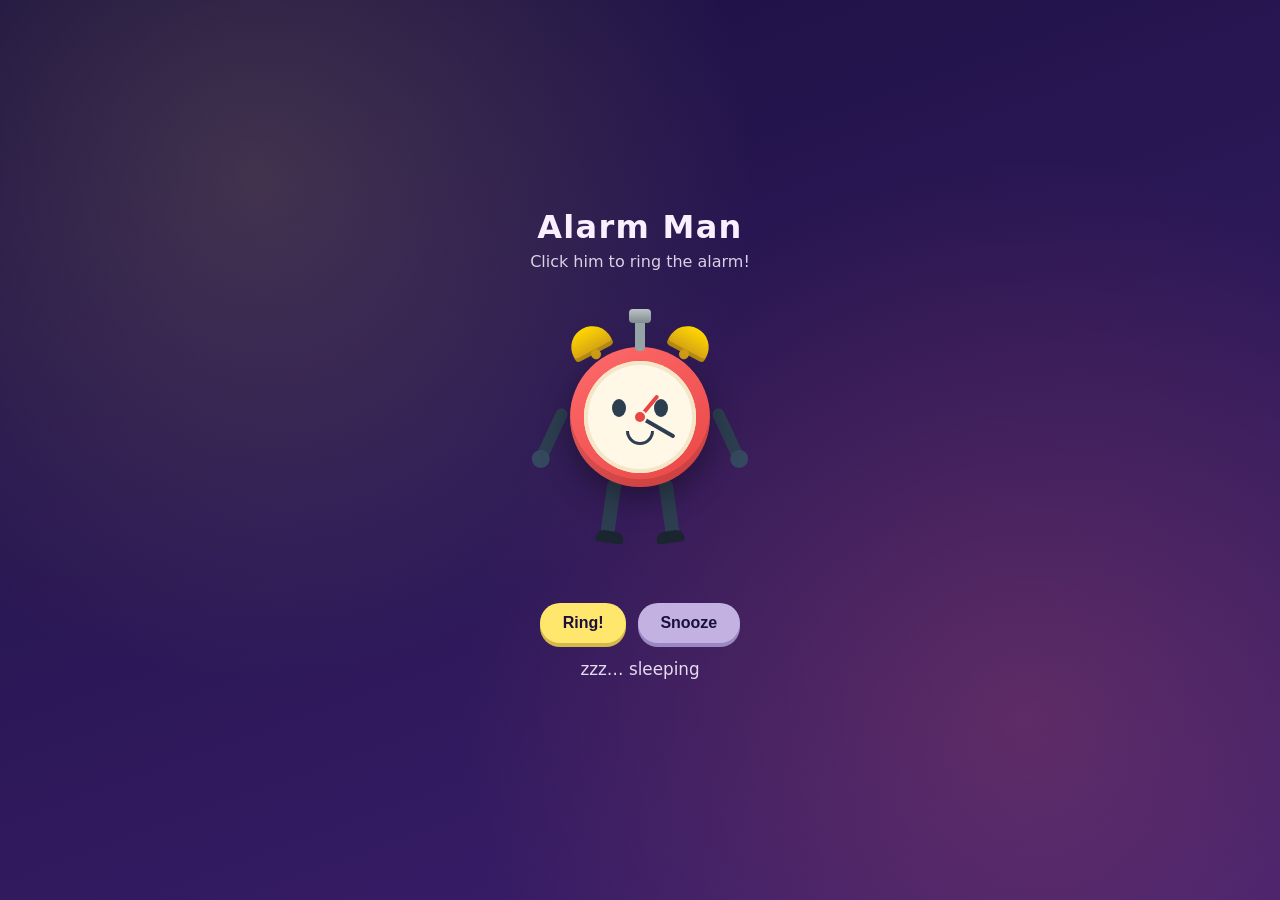
==== index.html @ 12c33927 "Add interactive Alarm Man character Anthropomorphic alarm clock with ring/snooze animations, click-t" ====
<!DOCTYPE html>
<html lang="en">
<head>
  <meta charset="UTF-8" />
  <meta name="viewport" content="width=device-width, initial-scale=1.0" />
  <title>Alarm Man</title>
  <link rel="stylesheet" href="styles.css" />
</head>
<body>
  <main class="stage">
    <header class="header">
      <h1>Alarm Man</h1>
      <p>Click him to ring the alarm!</p>
    </header>

    <button id="alarmMan" class="alarm-man" type="button" aria-label="Ring Alarm Man">
      <!-- Left bell -->
      <span class="bell bell-left" aria-hidden="true"></span>
      <!-- Right bell -->
      <span class="bell bell-right" aria-hidden="true"></span>
      <!-- Hammer -->
      <span class="hammer" aria-hidden="true"></span>

      <!-- Head / clock body -->
      <span class="clock-body" aria-hidden="true">
        <span class="face">
          <span class="eye eye-left"></span>
          <span class="eye eye-right"></span>
          <span class="mouth"></span>
          <span class="hand hour"></span>
          <span class="hand minute"></span>
          <span class="center-dot"></span>
        </span>
      </span>

      <!-- Arms -->
      <span class="arm arm-left" aria-hidden="true">
        <span class="hand-shape"></span>
      </span>
      <span class="arm arm-right" aria-hidden="true">
        <span class="hand-shape"></span>
      </span>

      <!-- Legs -->
      <span class="leg leg-left" aria-hidden="true">
        <span class="foot"></span>
      </span>
      <span class="leg leg-right" aria-hidden="true">
        <span class="foot"></span>
      </span>
    </button>

    <div class="controls">
      <button id="ringBtn" class="btn" type="button">Ring!</button>
      <button id="snoozeBtn" class="btn btn-secondary" type="button">Snooze</button>
    </div>

    <p id="status" class="status" aria-live="polite">zzz… sleeping</p>
  </main>

  <script src="script.js"></script>
</body>
</html>
---- styles.css ----
:root {
  --bg-top: #1a1040;
  --bg-bottom: #3d1f6e;
  --clock: #ff6b6b;
  --clock-dark: #e84545;
  --metal: #ffd700;
  --metal-dark: #d4a017;
  --face: #fff8e7;
  --limb: #2c3e50;
  --accent: #ffe66d;
  --text: #f8f0ff;
}

* {
  box-sizing: border-box;
  margin: 0;
  padding: 0;
}

body {
  min-height: 100vh;
  display: grid;
  place-items: center;
  font-family: "Segoe UI", system-ui, sans-serif;
  color: var(--text);
  background:
    radial-gradient(circle at 20% 20%, rgba(255, 230, 109, 0.15), transparent 40%),
    radial-gradient(circle at 80% 80%, rgba(255, 107, 107, 0.2), transparent 45%),
    linear-gradient(160deg, var(--bg-top), var(--bg-bottom));
}

.stage {
  width: min(92vw, 420px);
  text-align: center;
  padding: 1.5rem 1rem 2rem;
}

.header h1 {
  font-size: 2rem;
  letter-spacing: 0.04em;
  margin-bottom: 0.35rem;
}

.header p {
  opacity: 0.85;
  margin-bottom: 1.75rem;
}

/* ===== Alarm Man figure ===== */
.alarm-man {
  position: relative;
  width: 220px;
  height: 280px;
  margin: 0 auto 1.5rem;
  border: none;
  background: transparent;
  cursor: pointer;
  outline: none;
  -webkit-tap-highlight-color: transparent;
}

.alarm-man:focus-visible .clock-body {
  box-shadow: 0 0 0 4px rgba(255, 230, 109, 0.7), 0 12px 30px rgba(0, 0, 0, 0.35);
}

.clock-body {
  position: absolute;
  top: 48px;
  left: 50%;
  transform: translateX(-50%);
  width: 140px;
  height: 140px;
  border-radius: 50%;
  background: linear-gradient(145deg, var(--clock), var(--clock-dark));
  box-shadow:
    inset 0 -8px 0 rgba(0, 0, 0, 0.12),
    0 12px 30px rgba(0, 0, 0, 0.35);
  z-index: 2;
}

.face {
  position: absolute;
  inset: 14px;
  border-radius: 50%;
  background: var(--face);
  box-shadow: inset 0 0 0 4px #f5e6c8;
}

.eye {
  position: absolute;
  top: 38px;
  width: 14px;
  height: 18px;
  background: #2c3e50;
  border-radius: 50%;
  animation: blink 4s infinite;
}

.eye-left { left: 28px; }
.eye-right { right: 28px; }

.mouth {
  position: absolute;
  bottom: 28px;
  left: 50%;
  width: 28px;
  height: 14px;
  border: 3px solid #2c3e50;
  border-top: none;
  border-radius: 0 0 20px 20px;
  transform: translateX(-50%);
  transition: all 0.2s ease;
}

.hand {
  position: absolute;
  left: 50%;
  bottom: 50%;
  width: 4px;
  background: #e84545;
  transform-origin: bottom center;
  border-radius: 4px;
  z-index: 1;
}

.hand.hour {
  height: 28px;
  transform: translateX(-50%) rotate(40deg);
}

.hand.minute {
  height: 40px;
  background: #2c3e50;
  transform: translateX(-50%) rotate(120deg);
  animation: tick 60s linear infinite;
}

.center-dot {
  position: absolute;
  top: 50%;
  left: 50%;
  width: 10px;
  height: 10px;
  background: #e84545;
  border-radius: 50%;
  transform: translate(-50%, -50%);
  z-index: 2;
  box-shadow: 0 0 0 2px #fff8e7;
}

/* Bells */
.bell {
  position: absolute;
  top: 28px;
  width: 42px;
  height: 28px;
  background: linear-gradient(180deg, #ffd700, var(--metal-dark));
  border-radius: 42px 42px 8px 8px;
  box-shadow: inset 0 -4px 0 rgba(0, 0, 0, 0.15);
  z-index: 1;
}

.bell::after {
  content: "";
  position: absolute;
  bottom: -6px;
  left: 50%;
  width: 10px;
  height: 10px;
  background: var(--metal-dark);
  border-radius: 50%;
  transform: translateX(-50%);
}

.bell-left {
  left: 38px;
  transform: rotate(-28deg);
}

.bell-right {
  right: 38px;
  transform: rotate(28deg);
}

/* Hammer on top */
.hammer {
  position: absolute;
  top: 18px;
  left: 50%;
  width: 10px;
  height: 34px;
  background: #95a5a6;
  border-radius: 4px;
  transform: translateX(-50%) rotate(0deg);
  transform-origin: bottom center;
  z-index: 3;
}

.hammer::before {
  content: "";
  position: absolute;
  top: -8px;
  left: 50%;
  width: 22px;
  height: 14px;
  background: linear-gradient(180deg, #bdc3c7, #7f8c8d);
  border-radius: 4px;
  transform: translateX(-50%);
}

/* Arms */
.arm {
  position: absolute;
  top: 110px;
  width: 12px;
  height: 54px;
  background: var(--limb);
  border-radius: 8px;
  z-index: 1;
  transform-origin: top center;
}

.arm-left {
  left: 28px;
  transform: rotate(25deg);
}

.arm-right {
  right: 28px;
  transform: rotate(-25deg);
}

.hand-shape {
  position: absolute;
  bottom: -10px;
  left: 50%;
  width: 18px;
  height: 18px;
  background: #34495e;
  border-radius: 50%;
  transform: translateX(-50%);
}

/* Legs */
.leg {
  position: absolute;
  top: 180px;
  width: 14px;
  height: 58px;
  background: var(--limb);
  border-radius: 8px;
  z-index: 1;
  transform-origin: top center;
}

.leg-left {
  left: 78px;
  transform: rotate(8deg);
}

.leg-right {
  right: 78px;
  transform: rotate(-8deg);
}

.foot {
  position: absolute;
  bottom: -6px;
  left: 50%;
  width: 28px;
  height: 12px;
  background: #1a252f;
  border-radius: 10px 10px 4px 4px;
  transform: translateX(-40%);
}

.leg-right .foot {
  transform: translateX(-60%);
}

/* ===== Animations ===== */
@keyframes blink {
  0%, 92%, 100% { height: 18px; }
  95%, 97% { height: 2px; margin-top: 8px; }
}

@keyframes tick {
  from { transform: translateX(-50%) rotate(120deg); }
  to { transform: translateX(-50%) rotate(480deg); }
}

@keyframes ring-shake {
  0%, 100% { transform: translateX(-50%) rotate(0deg); }
  20% { transform: translateX(-50%) rotate(-8deg) translateY(-4px); }
  40% { transform: translateX(-50%) rotate(8deg) translateY(2px); }
  60% { transform: translateX(-50%) rotate(-6deg) translateY(-2px); }
  80% { transform: translateX(-50%) rotate(6deg); }
}

@keyframes hammer-hit {
  0%, 100% { transform: translateX(-50%) rotate(0deg); }
  50% { transform: translateX(-50%) rotate(-35deg); }
}

@keyframes bell-vibrate-left {
  0%, 100% { transform: rotate(-28deg); }
  50% { transform: rotate(-40deg) translateY(-2px); }
}

@keyframes bell-vibrate-right {
  0%, 100% { transform: rotate(28deg); }
  50% { transform: rotate(40deg) translateY(-2px); }
}

@keyframes arm-wave-left {
  0%, 100% { transform: rotate(25deg); }
  50% { transform: rotate(-40deg); }
}

@keyframes arm-wave-right {
  0%, 100% { transform: rotate(-25deg); }
  50% { transform: rotate(40deg); }
}

@keyframes jump {
  0%, 100% { transform: translateY(0); }
  50% { transform: translateY(-12px); }
}

@keyframes wake-mouth {
  0%, 100% { width: 36px; height: 28px; border-radius: 50%; border: 3px solid #2c3e50; background: #2c3e50; bottom: 22px; }
}

.alarm-man.ringing {
  animation: jump 0.25s ease-in-out infinite;
}

.alarm-man.ringing .clock-body {
  animation: ring-shake 0.18s ease-in-out infinite;
}

.alarm-man.ringing .hammer {
  animation: hammer-hit 0.15s ease-in-out infinite;
}

.alarm-man.ringing .bell-left {
  animation: bell-vibrate-left 0.12s ease-in-out infinite;
}

.alarm-man.ringing .bell-right {
  animation: bell-vibrate-right 0.12s ease-in-out infinite;
}

.alarm-man.ringing .arm-left {
  animation: arm-wave-left 0.3s ease-in-out infinite;
}

.alarm-man.ringing .arm-right {
  animation: arm-wave-right 0.3s ease-in-out infinite;
}

.alarm-man.ringing .mouth {
  width: 36px;
  height: 28px;
  border-radius: 50%;
  border: 3px solid #2c3e50;
  background: #2c3e50;
  bottom: 22px;
}

.alarm-man.ringing .eye {
  height: 22px;
  border-radius: 40% 40% 45% 45%;
  animation: none;
}

/* Controls */
.controls {
  display: flex;
  gap: 0.75rem;
  justify-content: center;
  margin-bottom: 1rem;
}

.btn {
  appearance: none;
  border: none;
  border-radius: 999px;
  padding: 0.7rem 1.4rem;
  font-size: 1rem;
  font-weight: 700;
  cursor: pointer;
  color: #1a1040;
  background: var(--accent);
  box-shadow: 0 4px 0 #d4b84a;
  transition: transform 0.1s ease, box-shadow 0.1s ease;
}

.btn:active {
  transform: translateY(3px);
  box-shadow: 0 1px 0 #d4b84a;
}

.btn-secondary {
  background: #c3b1e1;
  box-shadow: 0 4px 0 #9b87c4;
}

.btn-secondary:active {
  box-shadow: 0 1px 0 #9b87c4;
}

.status {
  font-size: 1.05rem;
  opacity: 0.9;
  min-height: 1.5em;
}

.status.loud {
  color: var(--accent);
  font-weight: 700;
  animation: pulse-text 0.4s ease-in-out infinite alternate;
}

@keyframes pulse-text {
  from { letter-spacing: 0; }
  to { letter-spacing: 0.12em; }
}
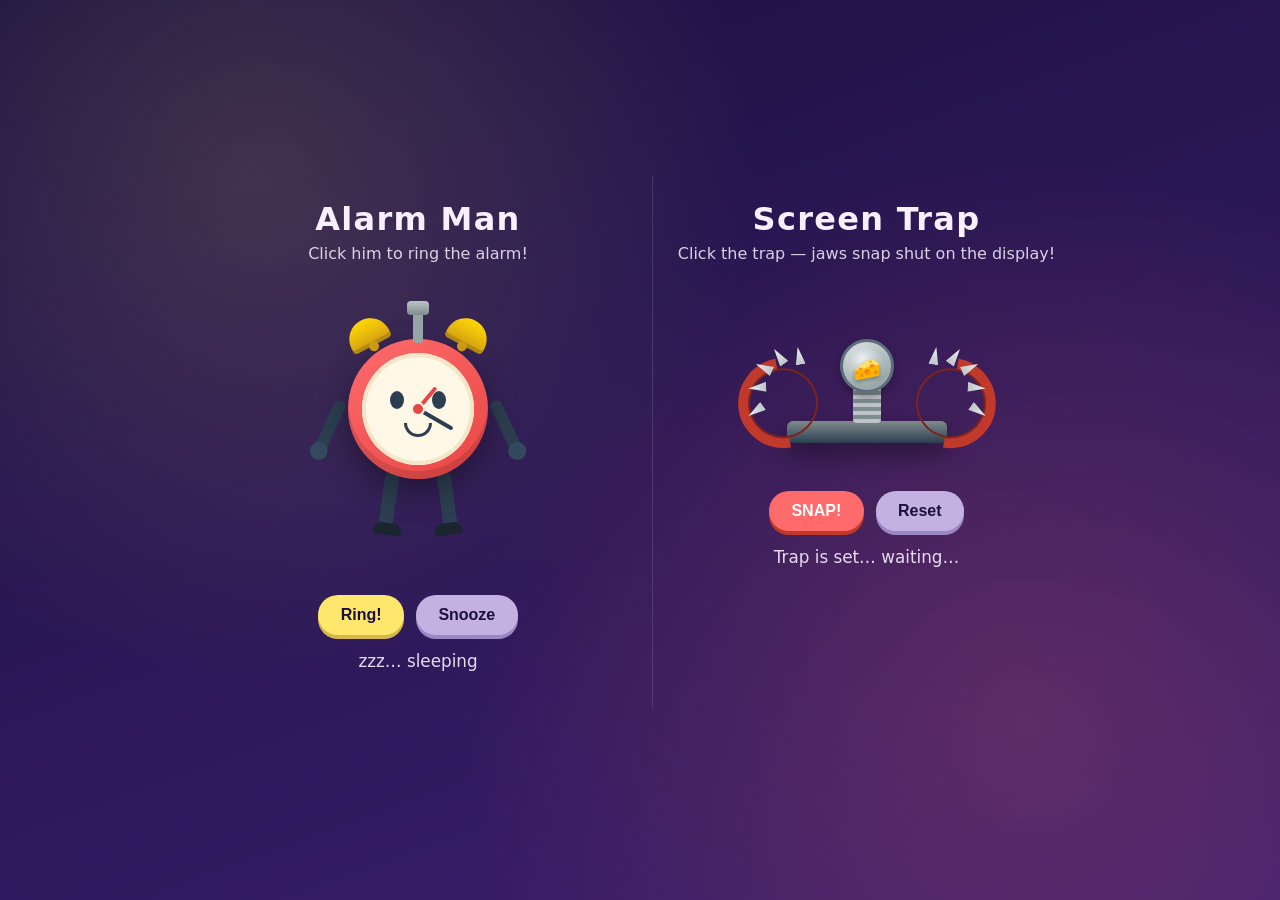
==== commit d34a7dde: "Add screen trap that snaps jaws over the display Interactive bear trap beside Alarm Man; SNAP closes" ====
--- a/index.html
+++ b/index.html
@@ -3,59 +3,104 @@
 <head>
   <meta charset="UTF-8" />
   <meta name="viewport" content="width=device-width, initial-scale=1.0" />
-  <title>Alarm Man</title>
+  <title>Alarm Man & Screen Trap</title>
   <link rel="stylesheet" href="styles.css" />
 </head>
 <body>
-  <main class="stage">
-    <header class="header">
-      <h1>Alarm Man</h1>
-      <p>Click him to ring the alarm!</p>
-    </header>
+  <!-- Full-screen trap jaws overlay -->
+  <div id="screenTrap" class="screen-trap" aria-hidden="true">
+    <div class="trap-jaw trap-jaw-top">
+      <span class="tooth"></span><span class="tooth"></span><span class="tooth"></span>
+      <span class="tooth"></span><span class="tooth"></span><span class="tooth"></span>
+      <span class="tooth"></span><span class="tooth"></span><span class="tooth"></span>
+      <span class="tooth"></span><span class="tooth"></span>
+    </div>
+    <div class="trap-jaw trap-jaw-bottom">
+      <span class="tooth"></span><span class="tooth"></span><span class="tooth"></span>
+      <span class="tooth"></span><span class="tooth"></span><span class="tooth"></span>
+      <span class="tooth"></span><span class="tooth"></span><span class="tooth"></span>
+      <span class="tooth"></span><span class="tooth"></span>
+    </div>
+    <div class="trap-flash"></div>
+    <p class="trap-gotcha">GOTCHA!</p>
+  </div>
 
-    <button id="alarmMan" class="alarm-man" type="button" aria-label="Ring Alarm Man">
-      <!-- Left bell -->
-      <span class="bell bell-left" aria-hidden="true"></span>
-      <!-- Right bell -->
-      <span class="bell bell-right" aria-hidden="true"></span>
-      <!-- Hammer -->
-      <span class="hammer" aria-hidden="true"></span>
+  <main class="page">
+    <section class="stage">
+      <header class="header">
+        <h1>Alarm Man</h1>
+        <p>Click him to ring the alarm!</p>
+      </header>
 
-      <!-- Head / clock body -->
-      <span class="clock-body" aria-hidden="true">
-        <span class="face">
-          <span class="eye eye-left"></span>
-          <span class="eye eye-right"></span>
-          <span class="mouth"></span>
-          <span class="hand hour"></span>
-          <span class="hand minute"></span>
-          <span class="center-dot"></span>
+      <button id="alarmMan" class="alarm-man" type="button" aria-label="Ring Alarm Man">
+        <span class="bell bell-left" aria-hidden="true"></span>
+        <span class="bell bell-right" aria-hidden="true"></span>
+        <span class="hammer" aria-hidden="true"></span>
+
+        <span class="clock-body" aria-hidden="true">
+          <span class="face">
+            <span class="eye eye-left"></span>
+            <span class="eye eye-right"></span>
+            <span class="mouth"></span>
+            <span class="hand hour"></span>
+            <span class="hand minute"></span>
+            <span class="center-dot"></span>
+          </span>
         </span>
-      </span>
 
-      <!-- Arms -->
-      <span class="arm arm-left" aria-hidden="true">
-        <span class="hand-shape"></span>
-      </span>
-      <span class="arm arm-right" aria-hidden="true">
-        <span class="hand-shape"></span>
-      </span>
+        <span class="arm arm-left" aria-hidden="true">
+          <span class="hand-shape"></span>
+        </span>
+        <span class="arm arm-right" aria-hidden="true">
+          <span class="hand-shape"></span>
+        </span>
 
-      <!-- Legs -->
-      <span class="leg leg-left" aria-hidden="true">
-        <span class="foot"></span>
-      </span>
-      <span class="leg leg-right" aria-hidden="true">
-        <span class="foot"></span>
-      </span>
-    </button>
+        <span class="leg leg-left" aria-hidden="true">
+          <span class="foot"></span>
+        </span>
+        <span class="leg leg-right" aria-hidden="true">
+          <span class="foot"></span>
+        </span>
+      </button>
 
-    <div class="controls">
-      <button id="ringBtn" class="btn" type="button">Ring!</button>
-      <button id="snoozeBtn" class="btn btn-secondary" type="button">Snooze</button>
-    </div>
+      <div class="controls">
+        <button id="ringBtn" class="btn" type="button">Ring!</button>
+        <button id="snoozeBtn" class="btn btn-secondary" type="button">Snooze</button>
+      </div>
 
-    <p id="status" class="status" aria-live="polite">zzz… sleeping</p>
+      <p id="status" class="status" aria-live="polite">zzz… sleeping</p>
+    </section>
+
+    <section class="stage trap-stage">
+      <header class="header">
+        <h1>Screen Trap</h1>
+        <p>Click the trap — jaws snap shut on the display!</p>
+      </header>
+
+      <button id="bearTrap" class="bear-trap" type="button" aria-label="Spring the trap">
+        <span class="bt-base" aria-hidden="true"></span>
+        <span class="bt-spring" aria-hidden="true"></span>
+        <span class="bt-plate" aria-hidden="true"></span>
+        <span class="bt-jaw bt-jaw-left" aria-hidden="true">
+          <span class="bt-tooth"></span><span class="bt-tooth"></span>
+          <span class="bt-tooth"></span><span class="bt-tooth"></span>
+          <span class="bt-tooth"></span>
+        </span>
+        <span class="bt-jaw bt-jaw-right" aria-hidden="true">
+          <span class="bt-tooth"></span><span class="bt-tooth"></span>
+          <span class="bt-tooth"></span><span class="bt-tooth"></span>
+          <span class="bt-tooth"></span>
+        </span>
+        <span class="bt-bait" aria-hidden="true">🧀</span>
+      </button>
+
+      <div class="controls">
+        <button id="snapBtn" class="btn btn-danger" type="button">SNAP!</button>
+        <button id="resetTrapBtn" class="btn btn-secondary" type="button">Reset</button>
+      </div>
+
+      <p id="trapStatus" class="status" aria-live="polite">Trap is set… waiting…</p>
+    </section>
   </main>
 
   <script src="script.js"></script>
--- a/styles.css
+++ b/styles.css
@@ -27,12 +27,34 @@
     radial-gradient(circle at 20% 20%, rgba(255, 230, 109, 0.15), transparent 40%),
     radial-gradient(circle at 80% 80%, rgba(255, 107, 107, 0.2), transparent 45%),
     linear-gradient(160deg, var(--bg-top), var(--bg-bottom));
+  overflow-x: hidden;
+}
+
+.page {
+  width: min(96vw, 920px);
+  display: flex;
+  flex-wrap: wrap;
+  justify-content: center;
+  gap: 1.5rem;
+  padding: 1rem 0 2rem;
 }
 
 .stage {
   width: min(92vw, 420px);
   text-align: center;
   padding: 1.5rem 1rem 2rem;
+}
+
+.trap-stage {
+  border-top: 1px solid rgba(255, 255, 255, 0.12);
+}
+
+@media (min-width: 860px) {
+  .trap-stage {
+    border-top: none;
+    border-left: 1px solid rgba(255, 255, 255, 0.12);
+    padding-left: 1.5rem;
+  }
 }
 
 .header h1 {
@@ -426,3 +448,300 @@
   from { letter-spacing: 0; }
   to { letter-spacing: 0.12em; }
 }
+
+.btn-danger {
+  background: #ff6b6b;
+  color: #fff;
+  box-shadow: 0 4px 0 #c0392b;
+}
+
+.btn-danger:active {
+  box-shadow: 0 1px 0 #c0392b;
+}
+
+.status.caught {
+  color: #ff6b6b;
+  font-weight: 800;
+  animation: pulse-text 0.35s ease-in-out infinite alternate;
+}
+
+/* ===== Bear trap figure ===== */
+.bear-trap {
+  position: relative;
+  width: 220px;
+  height: 180px;
+  margin: 0 auto 1.25rem;
+  border: none;
+  background: transparent;
+  cursor: pointer;
+  outline: none;
+  -webkit-tap-highlight-color: transparent;
+}
+
+.bear-trap:focus-visible .bt-base {
+  box-shadow: 0 0 0 4px rgba(255, 107, 107, 0.55), 0 10px 24px rgba(0, 0, 0, 0.4);
+}
+
+.bt-base {
+  position: absolute;
+  bottom: 28px;
+  left: 50%;
+  width: 160px;
+  height: 22px;
+  transform: translateX(-50%);
+  background: linear-gradient(180deg, #7f8c8d, #2c3e50);
+  border-radius: 6px;
+  box-shadow: 0 10px 24px rgba(0, 0, 0, 0.4);
+}
+
+.bt-spring {
+  position: absolute;
+  bottom: 48px;
+  left: 50%;
+  width: 28px;
+  height: 36px;
+  transform: translateX(-50%);
+  background:
+    repeating-linear-gradient(
+      180deg,
+      #bdc3c7 0 4px,
+      #7f8c8d 4px 8px
+    );
+  border-radius: 4px;
+  z-index: 1;
+}
+
+.bt-plate {
+  position: absolute;
+  bottom: 78px;
+  left: 50%;
+  width: 54px;
+  height: 54px;
+  transform: translateX(-50%);
+  background: radial-gradient(circle at 40% 35%, #ecf0f1, #95a5a6 70%, #7f8c8d);
+  border-radius: 50%;
+  border: 3px solid #5d6d7e;
+  z-index: 2;
+  box-shadow: inset 0 2px 6px rgba(255, 255, 255, 0.35), 0 4px 10px rgba(0, 0, 0, 0.3);
+}
+
+.bt-bait {
+  position: absolute;
+  bottom: 88px;
+  left: 50%;
+  transform: translateX(-50%);
+  font-size: 1.4rem;
+  z-index: 3;
+  filter: drop-shadow(0 2px 2px rgba(0, 0, 0, 0.35));
+  transition: transform 0.15s ease, opacity 0.15s ease;
+}
+
+.bt-jaw {
+  position: absolute;
+  bottom: 42px;
+  width: 90px;
+  height: 90px;
+  border: 10px solid #c0392b;
+  border-bottom-color: transparent;
+  border-radius: 50%;
+  z-index: 4;
+  transform-origin: bottom center;
+  box-shadow: 0 0 0 2px #7b241c inset;
+}
+
+.bt-jaw-left {
+  left: 18px;
+  border-right-color: transparent;
+  transform: rotate(-55deg);
+}
+
+.bt-jaw-right {
+  right: 18px;
+  border-left-color: transparent;
+  transform: rotate(55deg);
+}
+
+.bt-tooth {
+  position: absolute;
+  width: 10px;
+  height: 18px;
+  background: linear-gradient(180deg, #ecf0f1, #bdc3c7);
+  clip-path: polygon(50% 0, 100% 100%, 0 100%);
+}
+
+.bt-jaw-left .bt-tooth:nth-child(1) { top: 8px; left: 8px; transform: rotate(-70deg); }
+.bt-jaw-left .bt-tooth:nth-child(2) { top: -4px; left: 28px; transform: rotate(-40deg); }
+.bt-jaw-left .bt-tooth:nth-child(3) { top: -10px; left: 48px; transform: rotate(-10deg); }
+.bt-jaw-left .bt-tooth:nth-child(4) { top: -4px; left: 66px; transform: rotate(20deg); }
+.bt-jaw-left .bt-tooth:nth-child(5) { top: 12px; left: 78px; transform: rotate(45deg); }
+
+.bt-jaw-right .bt-tooth:nth-child(1) { top: 8px; right: 8px; transform: rotate(70deg); }
+.bt-jaw-right .bt-tooth:nth-child(2) { top: -4px; right: 28px; transform: rotate(40deg); }
+.bt-jaw-right .bt-tooth:nth-child(3) { top: -10px; right: 48px; transform: rotate(10deg); }
+.bt-jaw-right .bt-tooth:nth-child(4) { top: -4px; right: 66px; transform: rotate(-20deg); }
+.bt-jaw-right .bt-tooth:nth-child(5) { top: 12px; right: 78px; transform: rotate(-45deg); }
+
+.bear-trap.set .bt-jaw-left {
+  animation: jaw-wiggle-left 1.4s ease-in-out infinite;
+}
+
+.bear-trap.set .bt-jaw-right {
+  animation: jaw-wiggle-right 1.4s ease-in-out infinite;
+}
+
+.bear-trap.set .bt-bait {
+  animation: bait-bounce 0.9s ease-in-out infinite;
+}
+
+.bear-trap.snapped .bt-jaw-left {
+  transform: rotate(-8deg);
+  transition: transform 0.12s cubic-bezier(0.2, 1.4, 0.3, 1);
+  animation: none;
+}
+
+.bear-trap.snapped .bt-jaw-right {
+  transform: rotate(8deg);
+  transition: transform 0.12s cubic-bezier(0.2, 1.4, 0.3, 1);
+  animation: none;
+}
+
+.bear-trap.snapped .bt-bait {
+  opacity: 0;
+  transform: translateX(-50%) scale(0.4);
+  animation: none;
+}
+
+.bear-trap.snapped .bt-plate {
+  background: radial-gradient(circle at 40% 35%, #e74c3c, #922b21 75%);
+  border-color: #641e16;
+}
+
+@keyframes jaw-wiggle-left {
+  0%, 100% { transform: rotate(-55deg); }
+  50% { transform: rotate(-50deg); }
+}
+
+@keyframes jaw-wiggle-right {
+  0%, 100% { transform: rotate(55deg); }
+  50% { transform: rotate(50deg); }
+}
+
+@keyframes bait-bounce {
+  0%, 100% { transform: translateX(-50%) translateY(0); }
+  50% { transform: translateX(-50%) translateY(-5px); }
+}
+
+/* ===== Full-screen trap overlay ===== */
+.screen-trap {
+  pointer-events: none;
+  position: fixed;
+  inset: 0;
+  z-index: 9999;
+  overflow: hidden;
+  opacity: 0;
+  visibility: hidden;
+}
+
+.screen-trap.active {
+  opacity: 1;
+  visibility: visible;
+  pointer-events: auto;
+}
+
+.trap-jaw {
+  position: absolute;
+  left: 0;
+  right: 0;
+  height: 48vh;
+  background: linear-gradient(180deg, #1c1c1c, #3d3d3d 40%, #2c2c2c);
+  display: flex;
+  justify-content: space-evenly;
+  align-items: flex-end;
+  padding: 0 2vw 0;
+  box-shadow: 0 0 40px rgba(0, 0, 0, 0.8);
+  transition: transform 0.35s cubic-bezier(0.15, 1.4, 0.35, 1);
+}
+
+.trap-jaw-top {
+  top: 0;
+  transform: translateY(-105%);
+  align-items: flex-end;
+  border-bottom: 6px solid #c0392b;
+}
+
+.trap-jaw-bottom {
+  bottom: 0;
+  transform: translateY(105%);
+  align-items: flex-start;
+  border-top: 6px solid #c0392b;
+  background: linear-gradient(0deg, #1c1c1c, #3d3d3d 40%, #2c2c2c);
+}
+
+.screen-trap.active .trap-jaw-top {
+  transform: translateY(0);
+}
+
+.screen-trap.active .trap-jaw-bottom {
+  transform: translateY(0);
+}
+
+.trap-jaw .tooth {
+  width: clamp(18px, 5vw, 42px);
+  height: clamp(36px, 10vh, 90px);
+  background: linear-gradient(180deg, #f5f6fa, #b2bec3 70%, #636e72);
+  clip-path: polygon(50% 100%, 0 0, 100% 0);
+  flex-shrink: 0;
+  box-shadow: 0 2px 6px rgba(0, 0, 0, 0.45);
+}
+
+.trap-jaw-bottom .tooth {
+  clip-path: polygon(50% 0, 0 100%, 100% 100%);
+}
+
+.trap-flash {
+  position: absolute;
+  inset: 0;
+  background: radial-gradient(circle, rgba(255, 80, 80, 0.55), transparent 55%);
+  opacity: 0;
+}
+
+.screen-trap.active .trap-flash {
+  animation: trap-flash 0.5s ease-out 0.2s;
+}
+
+.trap-gotcha {
+  position: absolute;
+  top: 50%;
+  left: 50%;
+  transform: translate(-50%, -50%) scale(0.4);
+  font-size: clamp(2.5rem, 10vw, 5rem);
+  font-weight: 900;
+  letter-spacing: 0.08em;
+  color: #ffe66d;
+  text-shadow:
+    0 0 20px rgba(255, 60, 60, 0.9),
+    0 4px 0 #c0392b,
+    0 8px 24px rgba(0, 0, 0, 0.7);
+  opacity: 0;
+  z-index: 2;
+}
+
+.screen-trap.active .trap-gotcha {
+  animation: gotcha-pop 0.55s cubic-bezier(0.2, 1.5, 0.4, 1) 0.28s forwards;
+}
+
+@keyframes trap-flash {
+  0% { opacity: 0.9; }
+  100% { opacity: 0; }
+}
+
+@keyframes gotcha-pop {
+  0% { opacity: 0; transform: translate(-50%, -50%) scale(0.3); }
+  60% { opacity: 1; transform: translate(-50%, -50%) scale(1.12); }
+  100% { opacity: 1; transform: translate(-50%, -50%) scale(1); }
+}
+
+.screen-trap.closing .trap-jaw-top,
+.screen-trap.closing .trap-jaw-bottom {
+  transition-duration: 0.18s;
+}
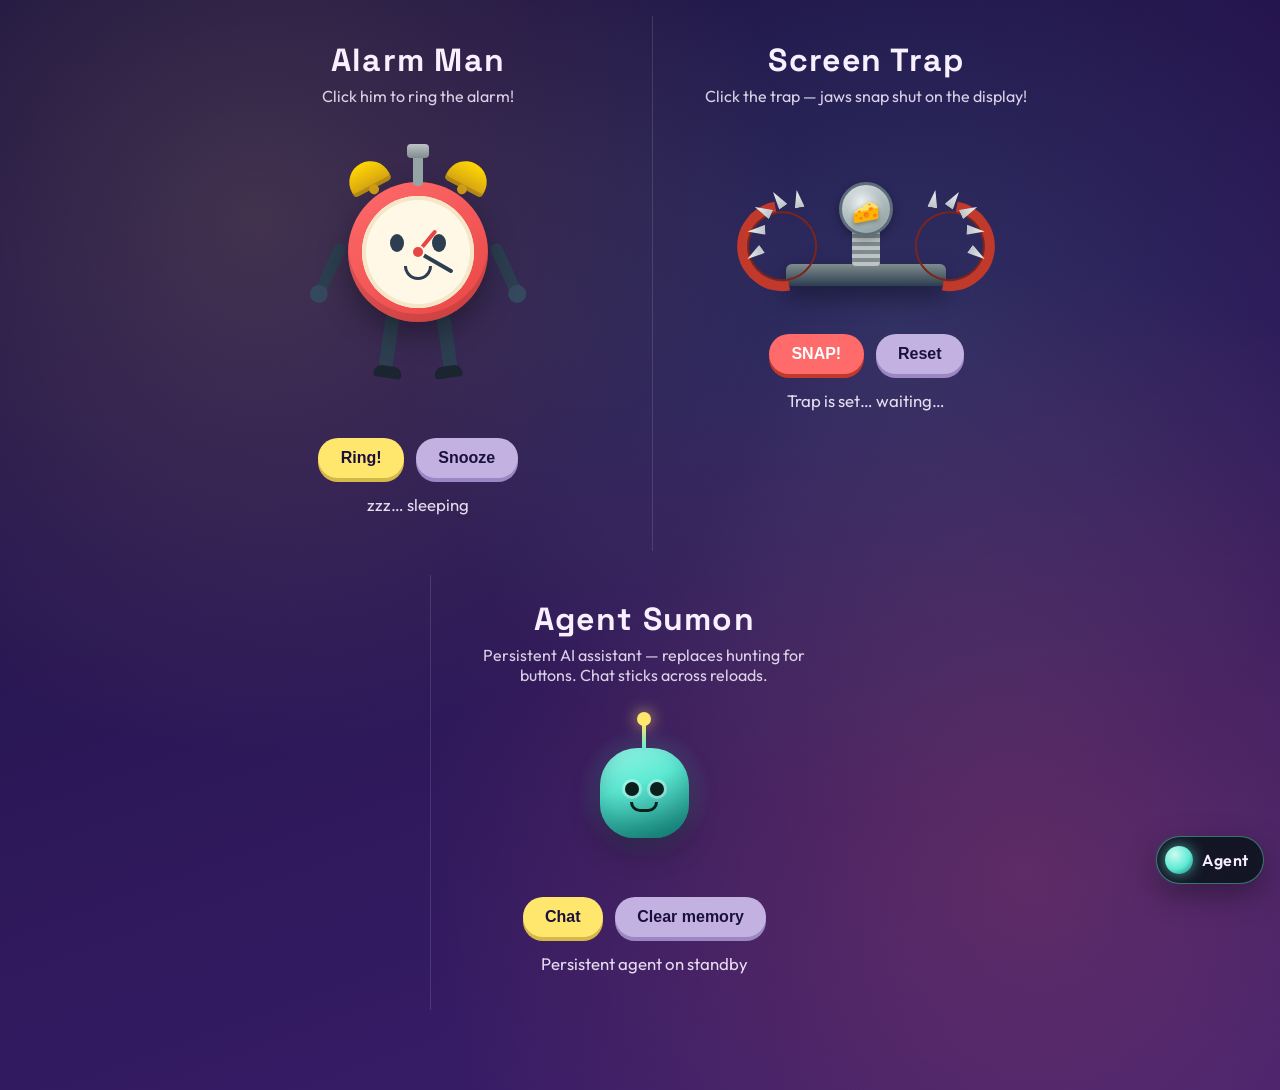
==== commit e08ad2ce: "Add Agent Sumon as persistent on-page AI assistant Introduce a chat agent that stays available acros" ====
--- a/index.html
+++ b/index.html
@@ -3,7 +3,10 @@
 <head>
   <meta charset="UTF-8" />
   <meta name="viewport" content="width=device-width, initial-scale=1.0" />
-  <title>Alarm Man & Screen Trap</title>
+  <title>Sumon — Alarm Man, Screen Trap & Agent</title>
+  <link rel="preconnect" href="https://fonts.googleapis.com" />
+  <link rel="preconnect" href="https://fonts.gstatic.com" crossorigin />
+  <link href="https://fonts.googleapis.com/css2?family=Outfit:wght@400;600;800&family=Space+Grotesk:wght@500;700&display=swap" rel="stylesheet" />
   <link rel="stylesheet" href="styles.css" />
 </head>
 <body>
@@ -101,8 +104,55 @@
 
       <p id="trapStatus" class="status" aria-live="polite">Trap is set… waiting…</p>
     </section>
+
+    <section class="stage agent-stage">
+      <header class="header">
+        <h1>Agent Sumon</h1>
+        <p>Persistent AI assistant — replaces hunting for buttons. Chat sticks across reloads.</p>
+      </header>
+
+      <button id="agentFigure" class="agent-figure" type="button" aria-label="Open Agent Sumon">
+        <span class="agent-aura" aria-hidden="true"></span>
+        <span class="agent-core" aria-hidden="true">
+          <span class="agent-eye agent-eye-left"></span>
+          <span class="agent-eye agent-eye-right"></span>
+          <span class="agent-mouth"></span>
+        </span>
+        <span class="agent-antenna" aria-hidden="true"></span>
+      </button>
+
+      <div class="controls">
+        <button id="openAgentBtn" class="btn" type="button">Chat</button>
+        <button id="clearAgentMemoryBtn" class="btn btn-secondary" type="button">Clear memory</button>
+      </div>
+
+      <p id="agentStatus" class="status" aria-live="polite">Persistent agent on standby</p>
+    </section>
   </main>
 
+  <!-- Persistent floating chat (always available) -->
+  <button id="agentLauncher" class="agent-launcher" type="button" aria-label="Open persistent assistant" aria-expanded="false" aria-controls="agentPanel">
+    <span class="launcher-orb" aria-hidden="true"></span>
+    <span class="launcher-label">Agent</span>
+  </button>
+
+  <aside id="agentPanel" class="agent-panel" aria-hidden="true" aria-label="Agent Sumon chat">
+    <header class="agent-panel-header">
+      <div>
+        <p class="agent-panel-kicker">Persistent assistant</p>
+        <h2>Agent Sumon</h2>
+      </div>
+      <button id="agentClose" class="agent-close" type="button" aria-label="Close chat">×</button>
+    </header>
+    <div id="agentMessages" class="agent-messages" role="log" aria-live="polite"></div>
+    <form id="agentForm" class="agent-form">
+      <label class="visually-hidden" for="agentInput">Message Agent Sumon</label>
+      <input id="agentInput" type="text" autocomplete="off" placeholder="Try: ring the alarm" maxlength="240" />
+      <button type="submit" class="btn">Send</button>
+    </form>
+  </aside>
+
   <script src="script.js"></script>
+  <script src="agent.js"></script>
 </body>
 </html>
--- a/styles.css
+++ b/styles.css
@@ -9,6 +9,9 @@
   --limb: #2c3e50;
   --accent: #ffe66d;
   --text: #f8f0ff;
+  --agent: #5eead4;
+  --agent-deep: #0f766e;
+  --panel: rgba(18, 12, 36, 0.94);
 }
 
 * {
@@ -21,22 +24,40 @@
   min-height: 100vh;
   display: grid;
   place-items: center;
-  font-family: "Segoe UI", system-ui, sans-serif;
+  font-family: "Outfit", "Segoe UI", system-ui, sans-serif;
   color: var(--text);
   background:
     radial-gradient(circle at 20% 20%, rgba(255, 230, 109, 0.15), transparent 40%),
     radial-gradient(circle at 80% 80%, rgba(255, 107, 107, 0.2), transparent 45%),
+    radial-gradient(circle at 70% 30%, rgba(94, 234, 212, 0.12), transparent 42%),
     linear-gradient(160deg, var(--bg-top), var(--bg-bottom));
   overflow-x: hidden;
 }
 
+.header h1,
+.agent-panel-header h2 {
+  font-family: "Space Grotesk", "Outfit", sans-serif;
+}
+
+.visually-hidden {
+  position: absolute;
+  width: 1px;
+  height: 1px;
+  padding: 0;
+  margin: -1px;
+  overflow: hidden;
+  clip: rect(0, 0, 0, 0);
+  white-space: nowrap;
+  border: 0;
+}
+
 .page {
-  width: min(96vw, 920px);
+  width: min(96vw, 1280px);
   display: flex;
   flex-wrap: wrap;
   justify-content: center;
   gap: 1.5rem;
-  padding: 1rem 0 2rem;
+  padding: 1rem 0 5rem;
 }
 
 .stage {
@@ -640,19 +661,38 @@
   overflow: hidden;
   opacity: 0;
   visibility: hidden;
+  background: transparent;
 }
 
 .screen-trap.active {
   opacity: 1;
   visibility: visible;
   pointer-events: auto;
-}
-
-.trap-jaw {
+  background: rgba(10, 6, 20, 0.72);
+}
+
+.screen-trap::before {
+  content: "";
   position: absolute;
   left: 0;
   right: 0;
-  height: 48vh;
+  top: 42%;
+  height: 16%;
+  background: linear-gradient(180deg, #2a2a2a, #1a1a1a 50%, #2a2a2a);
+  opacity: 0;
+  z-index: 1;
+}
+
+.screen-trap.active::before {
+  opacity: 1;
+  animation: center-bar-in 0.25s ease-out 0.15s both;
+}
+
+.trap-jaw {
+  position: absolute;
+  left: 0;
+  right: 0;
+  height: 52vh;
   background: linear-gradient(180deg, #1c1c1c, #3d3d3d 40%, #2c2c2c);
   display: flex;
   justify-content: space-evenly;
@@ -741,7 +781,310 @@
   100% { opacity: 1; transform: translate(-50%, -50%) scale(1); }
 }
 
+@keyframes center-bar-in {
+  from { opacity: 0; transform: scaleY(0.3); }
+  to { opacity: 1; transform: scaleY(1); }
+}
+
 .screen-trap.closing .trap-jaw-top,
 .screen-trap.closing .trap-jaw-bottom {
   transition-duration: 0.18s;
 }
+
+/* ===== Persistent Agent Sumon ===== */
+.agent-stage {
+  border-top: 1px solid rgba(255, 255, 255, 0.12);
+}
+
+@media (min-width: 860px) {
+  .agent-stage {
+    border-top: none;
+    border-left: 1px solid rgba(255, 255, 255, 0.12);
+    padding-left: 1.5rem;
+  }
+}
+
+.agent-figure {
+  position: relative;
+  width: 160px;
+  height: 160px;
+  margin: 0 auto 1.5rem;
+  border: none;
+  background: transparent;
+  cursor: pointer;
+  outline: none;
+}
+
+.agent-aura {
+  position: absolute;
+  inset: 8%;
+  border-radius: 50%;
+  background: radial-gradient(circle, rgba(94, 234, 212, 0.35), transparent 70%);
+  animation: agent-breathe 3.2s ease-in-out infinite;
+}
+
+.agent-core {
+  position: absolute;
+  inset: 22%;
+  border-radius: 42% 42% 38% 38%;
+  background: linear-gradient(160deg, #99f6e4, var(--agent) 40%, var(--agent-deep));
+  box-shadow:
+    inset 0 -12px 24px rgba(15, 118, 110, 0.45),
+    0 12px 28px rgba(0, 0, 0, 0.35);
+  display: grid;
+  place-items: center;
+}
+
+.agent-eye {
+  position: absolute;
+  top: 38%;
+  width: 14px;
+  height: 14px;
+  border-radius: 50%;
+  background: #0b1f1c;
+  box-shadow: 0 0 0 3px rgba(255, 255, 255, 0.35);
+}
+
+.agent-eye-left { left: 28%; }
+.agent-eye-right { right: 28%; }
+
+.agent-mouth {
+  position: absolute;
+  bottom: 28%;
+  width: 28px;
+  height: 10px;
+  border-radius: 0 0 14px 14px;
+  border: 3px solid #0b1f1c;
+  border-top: none;
+}
+
+.agent-antenna {
+  position: absolute;
+  top: 6%;
+  left: 50%;
+  width: 4px;
+  height: 28px;
+  margin-left: -2px;
+  background: linear-gradient(180deg, var(--accent), var(--agent));
+  border-radius: 4px;
+}
+
+.agent-antenna::after {
+  content: "";
+  position: absolute;
+  top: -10px;
+  left: 50%;
+  width: 14px;
+  height: 14px;
+  margin-left: -7px;
+  border-radius: 50%;
+  background: var(--accent);
+  box-shadow: 0 0 16px rgba(255, 230, 109, 0.8);
+  animation: antenna-blink 1.6s ease-in-out infinite;
+}
+
+.agent-figure.listening .agent-aura {
+  animation-duration: 1.4s;
+}
+
+.agent-figure.thinking .agent-core {
+  animation: agent-think 0.55s ease-in-out infinite alternate;
+}
+
+.agent-figure.thinking .agent-mouth {
+  width: 16px;
+  height: 16px;
+  border-radius: 50%;
+  border: 3px solid #0b1f1c;
+  bottom: 26%;
+}
+
+@keyframes agent-breathe {
+  0%, 100% { transform: scale(1); opacity: 0.85; }
+  50% { transform: scale(1.08); opacity: 1; }
+}
+
+@keyframes antenna-blink {
+  0%, 100% { opacity: 1; transform: scale(1); }
+  50% { opacity: 0.55; transform: scale(0.85); }
+}
+
+@keyframes agent-think {
+  from { transform: translateY(0); }
+  to { transform: translateY(-4px); }
+}
+
+.agent-launcher {
+  position: fixed;
+  right: max(1rem, env(safe-area-inset-right));
+  bottom: max(1rem, env(safe-area-inset-bottom));
+  z-index: 40;
+  display: flex;
+  align-items: center;
+  gap: 0.55rem;
+  padding: 0.55rem 0.9rem 0.55rem 0.55rem;
+  border: 1px solid rgba(94, 234, 212, 0.45);
+  border-radius: 999px;
+  background: rgba(12, 20, 28, 0.88);
+  color: var(--text);
+  cursor: pointer;
+  font: inherit;
+  font-weight: 600;
+  letter-spacing: 0.03em;
+  box-shadow: 0 10px 30px rgba(0, 0, 0, 0.35);
+  transition: transform 0.2s ease, opacity 0.2s ease;
+}
+
+.agent-launcher:hover {
+  transform: translateY(-2px);
+}
+
+.agent-launcher.hidden {
+  opacity: 0;
+  pointer-events: none;
+  transform: translateY(12px);
+}
+
+.launcher-orb {
+  width: 28px;
+  height: 28px;
+  border-radius: 50%;
+  background: radial-gradient(circle at 35% 30%, #ccfbf1, var(--agent) 55%, var(--agent-deep));
+  box-shadow: 0 0 14px rgba(94, 234, 212, 0.65);
+  animation: antenna-blink 2s ease-in-out infinite;
+}
+
+.agent-panel {
+  position: fixed;
+  right: max(1rem, env(safe-area-inset-right));
+  bottom: max(1rem, env(safe-area-inset-bottom));
+  z-index: 45;
+  width: min(92vw, 360px);
+  height: min(70vh, 520px);
+  display: flex;
+  flex-direction: column;
+  background: var(--panel);
+  border: 1px solid rgba(94, 234, 212, 0.35);
+  border-radius: 18px;
+  box-shadow: 0 24px 60px rgba(0, 0, 0, 0.5);
+  transform: translateY(18px) scale(0.96);
+  opacity: 0;
+  pointer-events: none;
+  transition: transform 0.25s ease, opacity 0.25s ease;
+  overflow: hidden;
+  backdrop-filter: blur(10px);
+}
+
+.agent-panel.open {
+  transform: translateY(0) scale(1);
+  opacity: 1;
+  pointer-events: auto;
+}
+
+.agent-panel-header {
+  display: flex;
+  align-items: flex-start;
+  justify-content: space-between;
+  gap: 0.75rem;
+  padding: 1rem 1rem 0.75rem;
+  border-bottom: 1px solid rgba(255, 255, 255, 0.08);
+}
+
+.agent-panel-kicker {
+  font-size: 0.72rem;
+  letter-spacing: 0.12em;
+  text-transform: uppercase;
+  color: var(--agent);
+  opacity: 0.9;
+  margin-bottom: 0.2rem;
+}
+
+.agent-panel-header h2 {
+  font-size: 1.15rem;
+  font-weight: 700;
+}
+
+.agent-close {
+  width: 36px;
+  height: 36px;
+  border: none;
+  border-radius: 10px;
+  background: rgba(255, 255, 255, 0.08);
+  color: var(--text);
+  font-size: 1.4rem;
+  line-height: 1;
+  cursor: pointer;
+}
+
+.agent-messages {
+  flex: 1;
+  overflow-y: auto;
+  padding: 0.9rem 1rem;
+  display: flex;
+  flex-direction: column;
+  gap: 0.65rem;
+}
+
+.agent-bubble {
+  max-width: 92%;
+  padding: 0.65rem 0.8rem;
+  border-radius: 14px;
+  white-space: pre-wrap;
+  line-height: 1.4;
+  font-size: 0.92rem;
+  animation: bubble-in 0.28s ease;
+}
+
+.agent-bubble.agent {
+  align-self: flex-start;
+  background: rgba(94, 234, 212, 0.12);
+  border: 1px solid rgba(94, 234, 212, 0.28);
+}
+
+.agent-bubble.user {
+  align-self: flex-end;
+  background: rgba(255, 230, 109, 0.14);
+  border: 1px solid rgba(255, 230, 109, 0.3);
+}
+
+@keyframes bubble-in {
+  from { opacity: 0; transform: translateY(8px); }
+  to { opacity: 1; transform: translateY(0); }
+}
+
+.agent-form {
+  display: flex;
+  gap: 0.5rem;
+  padding: 0.75rem;
+  border-top: 1px solid rgba(255, 255, 255, 0.08);
+}
+
+.agent-form input {
+  flex: 1;
+  min-width: 0;
+  border: 1px solid rgba(255, 255, 255, 0.14);
+  border-radius: 10px;
+  background: rgba(255, 255, 255, 0.06);
+  color: var(--text);
+  padding: 0.65rem 0.75rem;
+  font: inherit;
+}
+
+.agent-form input:focus {
+  outline: 2px solid rgba(94, 234, 212, 0.55);
+  outline-offset: 1px;
+}
+
+.agent-form .btn {
+  flex-shrink: 0;
+}
+
+@media (max-width: 520px) {
+  .agent-panel {
+    right: 0.5rem;
+    left: 0.5rem;
+    width: auto;
+    bottom: 0.5rem;
+    height: min(78vh, 560px);
+  }
+}
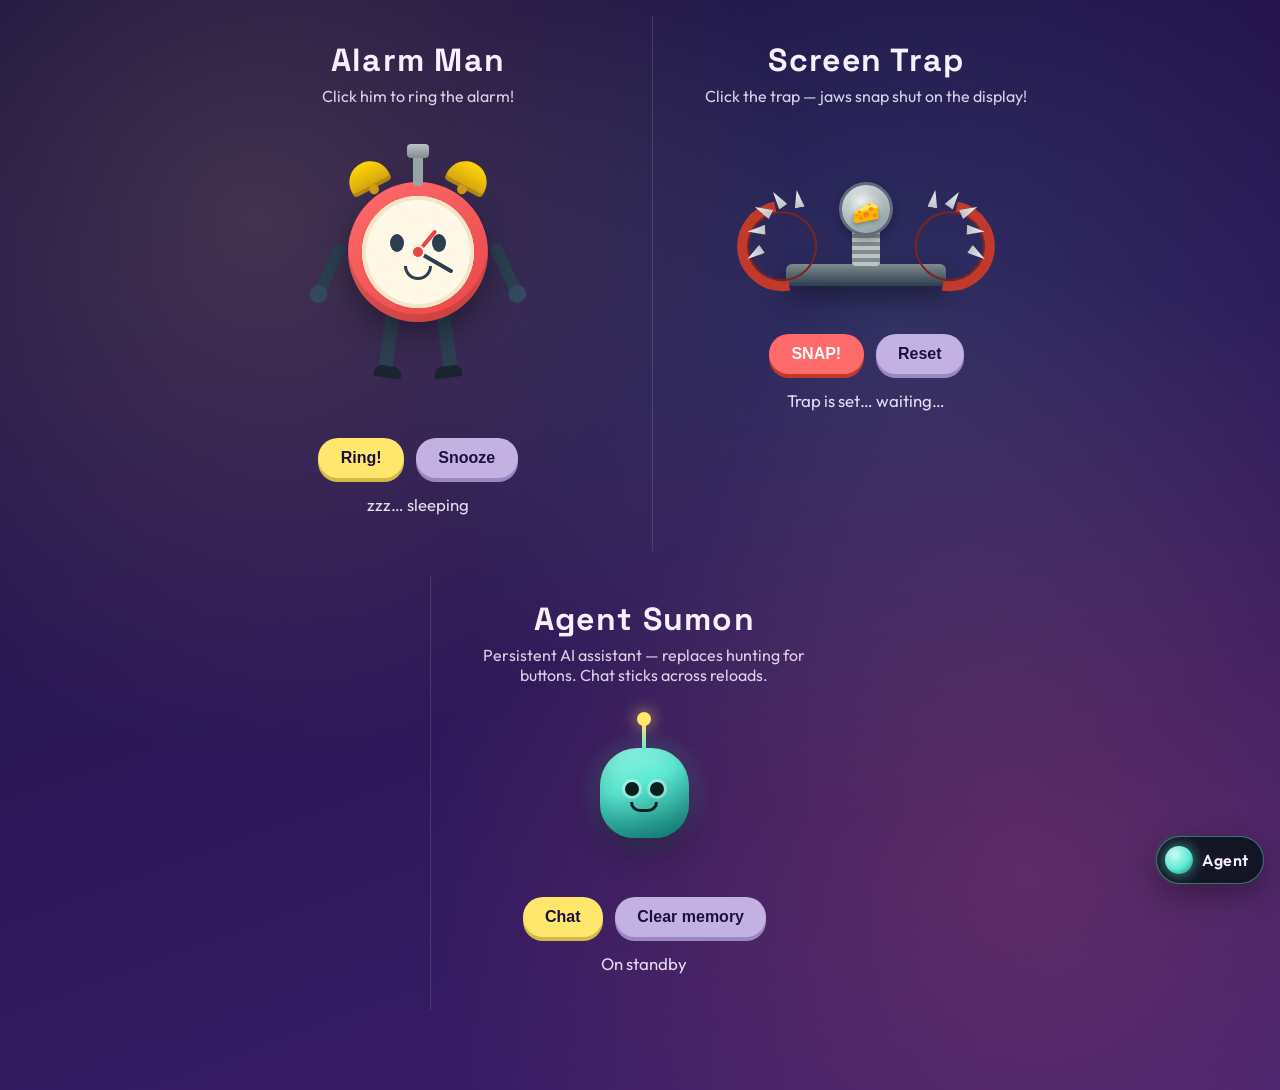
==== commit 7adaa1b5: "Tighten Agent Sumon replies and add quick action chips Shorter answers and one-tap Ring/Snap/Reset/S" ====
--- a/index.html
+++ b/index.html
@@ -145,9 +145,16 @@
       <button id="agentClose" class="agent-close" type="button" aria-label="Close chat">×</button>
     </header>
     <div id="agentMessages" class="agent-messages" role="log" aria-live="polite"></div>
+    <div class="agent-chips" role="group" aria-label="Quick actions">
+      <button type="button" class="agent-chip" data-prompt="ring">Ring</button>
+      <button type="button" class="agent-chip" data-prompt="snap">Snap</button>
+      <button type="button" class="agent-chip" data-prompt="reset">Reset</button>
+      <button type="button" class="agent-chip" data-prompt="status">Status</button>
+      <button type="button" class="agent-chip" data-prompt="help">Help</button>
+    </div>
     <form id="agentForm" class="agent-form">
       <label class="visually-hidden" for="agentInput">Message Agent Sumon</label>
-      <input id="agentInput" type="text" autocomplete="off" placeholder="Try: ring the alarm" maxlength="240" />
+      <input id="agentInput" type="text" autocomplete="off" placeholder="Try: ring" maxlength="240" />
       <button type="submit" class="btn">Send</button>
     </form>
   </aside>
--- a/styles.css
+++ b/styles.css
@@ -1052,6 +1052,29 @@
   to { opacity: 1; transform: translateY(0); }
 }
 
+.agent-chips {
+  display: flex;
+  flex-wrap: wrap;
+  gap: 0.4rem;
+  padding: 0 0.75rem 0.55rem;
+}
+
+.agent-chip {
+  border: 1px solid rgba(94, 234, 212, 0.35);
+  background: rgba(94, 234, 212, 0.1);
+  color: var(--text);
+  font: inherit;
+  font-size: 0.82rem;
+  font-weight: 600;
+  padding: 0.35rem 0.7rem;
+  border-radius: 999px;
+  cursor: pointer;
+}
+
+.agent-chip:hover {
+  background: rgba(94, 234, 212, 0.22);
+}
+
 .agent-form {
   display: flex;
   gap: 0.5rem;
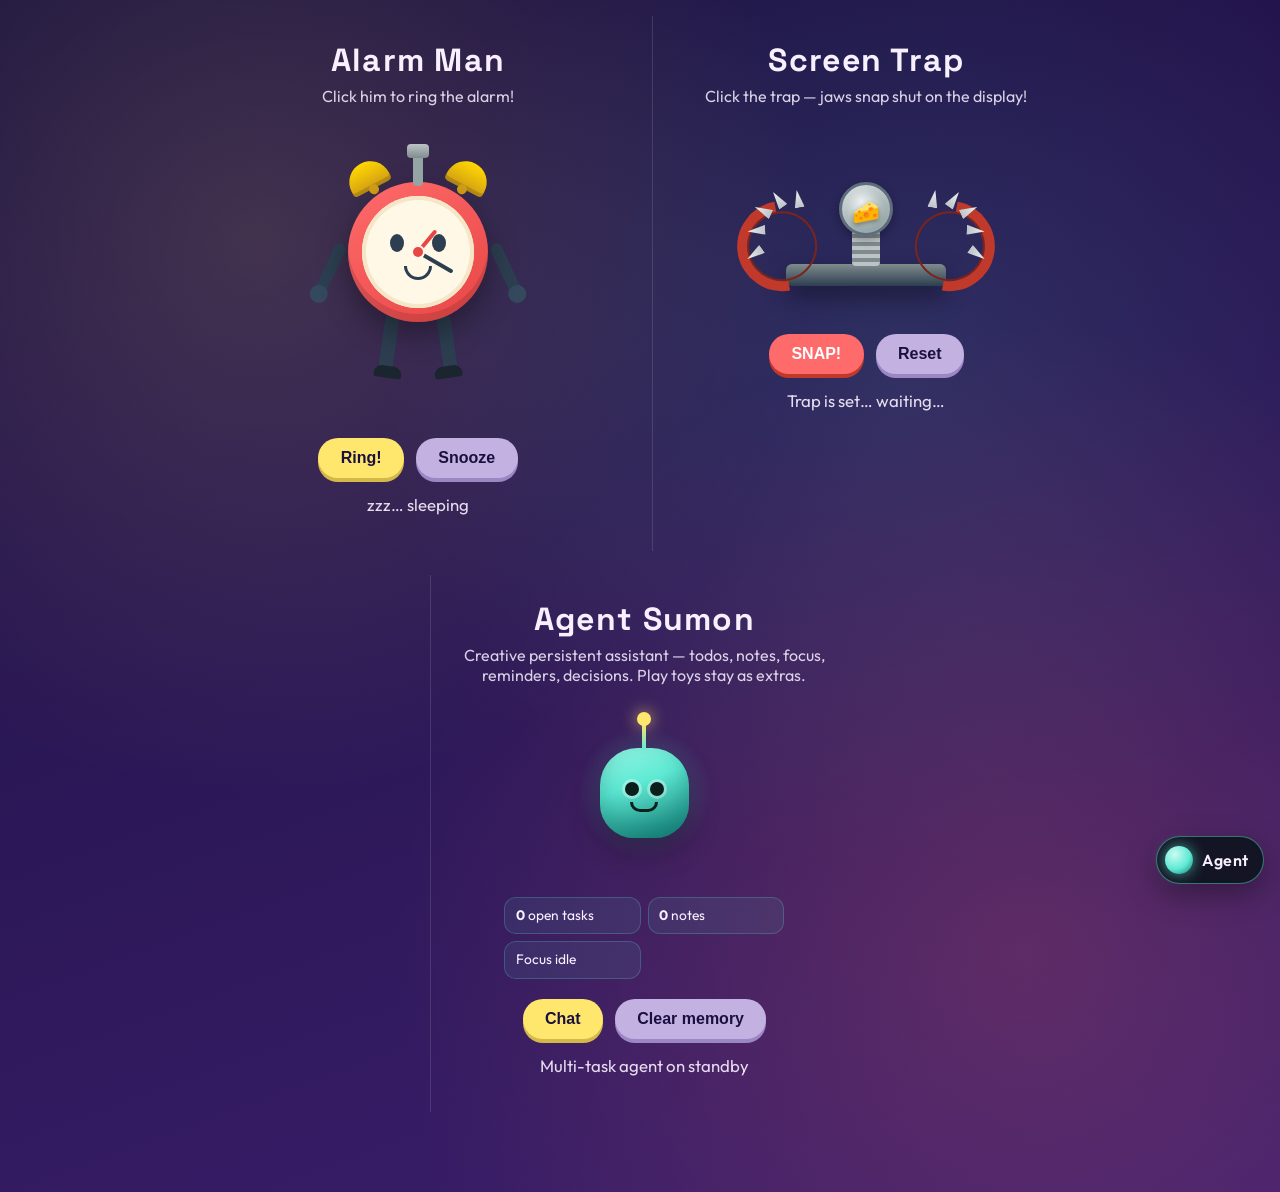
==== commit ef8f1ae7: "Expand Agent Sumon into a multi-task creative assistant Add persistent todos, notes, reminders, focu" ====
--- a/index.html
+++ b/index.html
@@ -3,7 +3,7 @@
 <head>
   <meta charset="UTF-8" />
   <meta name="viewport" content="width=device-width, initial-scale=1.0" />
-  <title>Sumon — Alarm Man, Screen Trap & Agent</title>
+  <title>Sumon — Creative Persistent Agent</title>
   <link rel="preconnect" href="https://fonts.googleapis.com" />
   <link rel="preconnect" href="https://fonts.gstatic.com" crossorigin />
   <link href="https://fonts.googleapis.com/css2?family=Outfit:wght@400;600;800&family=Space+Grotesk:wght@500;700&display=swap" rel="stylesheet" />
@@ -108,7 +108,7 @@
     <section class="stage agent-stage">
       <header class="header">
         <h1>Agent Sumon</h1>
-        <p>Persistent AI assistant — replaces hunting for buttons. Chat sticks across reloads.</p>
+        <p>Creative persistent assistant — todos, notes, focus, reminders, decisions. Play toys stay as extras.</p>
       </header>
 
       <button id="agentFigure" class="agent-figure" type="button" aria-label="Open Agent Sumon">
@@ -121,14 +121,18 @@
         <span class="agent-antenna" aria-hidden="true"></span>
       </button>
 
+      <ul id="missionBoard" class="mission-board" aria-live="polite"></ul>
+
       <div class="controls">
         <button id="openAgentBtn" class="btn" type="button">Chat</button>
         <button id="clearAgentMemoryBtn" class="btn btn-secondary" type="button">Clear memory</button>
       </div>
 
-      <p id="agentStatus" class="status" aria-live="polite">Persistent agent on standby</p>
+      <p id="agentStatus" class="status" aria-live="polite">Multi-task agent on standby</p>
     </section>
   </main>
+
+  <div id="focusHud" class="focus-hud" aria-live="polite"></div>
 
   <!-- Persistent floating chat (always available) -->
   <button id="agentLauncher" class="agent-launcher" type="button" aria-label="Open persistent assistant" aria-expanded="false" aria-controls="agentPanel">
@@ -139,22 +143,24 @@
   <aside id="agentPanel" class="agent-panel" aria-hidden="true" aria-label="Agent Sumon chat">
     <header class="agent-panel-header">
       <div>
-        <p class="agent-panel-kicker">Persistent assistant</p>
+        <p class="agent-panel-kicker">Creative assistant</p>
         <h2>Agent Sumon</h2>
       </div>
       <button id="agentClose" class="agent-close" type="button" aria-label="Close chat">×</button>
     </header>
     <div id="agentMessages" class="agent-messages" role="log" aria-live="polite"></div>
     <div class="agent-chips" role="group" aria-label="Quick actions">
-      <button type="button" class="agent-chip" data-prompt="ring">Ring</button>
-      <button type="button" class="agent-chip" data-prompt="snap">Snap</button>
-      <button type="button" class="agent-chip" data-prompt="reset">Reset</button>
-      <button type="button" class="agent-chip" data-prompt="status">Status</button>
+      <button type="button" class="agent-chip" data-prompt="brief">Brief</button>
+      <button type="button" class="agent-chip" data-prompt="todos">Todos</button>
+      <button type="button" class="agent-chip" data-prompt="focus 25">Focus</button>
+      <button type="button" class="agent-chip" data-prompt="idea">Idea</button>
+      <button type="button" class="agent-chip" data-prompt="coin">Coin</button>
+      <button type="button" class="agent-chip" data-prompt="breathe">Breathe</button>
       <button type="button" class="agent-chip" data-prompt="help">Help</button>
     </div>
     <form id="agentForm" class="agent-form">
       <label class="visually-hidden" for="agentInput">Message Agent Sumon</label>
-      <input id="agentInput" type="text" autocomplete="off" placeholder="Try: ring" maxlength="240" />
+      <input id="agentInput" type="text" autocomplete="off" placeholder="todo buy milk · remind stretch in 5m" maxlength="280" />
       <button type="submit" class="btn">Send</button>
     </form>
   </aside>
--- a/styles.css
+++ b/styles.css
@@ -897,6 +897,53 @@
   border-radius: 50%;
   border: 3px solid #0b1f1c;
   bottom: 26%;
+}
+
+.mission-board {
+  list-style: none;
+  display: grid;
+  grid-template-columns: 1fr 1fr;
+  gap: 0.45rem;
+  margin: 0 auto 1.25rem;
+  max-width: 280px;
+  text-align: left;
+}
+
+.mission-board li {
+  padding: 0.55rem 0.65rem;
+  border-radius: 12px;
+  background: rgba(94, 234, 212, 0.08);
+  border: 1px solid rgba(94, 234, 212, 0.22);
+  font-size: 0.86rem;
+  line-height: 1.3;
+}
+
+.mission-board li.focus-live {
+  border-color: rgba(255, 230, 109, 0.45);
+  background: rgba(255, 230, 109, 0.1);
+}
+
+.focus-hud {
+  position: fixed;
+  top: max(0.75rem, env(safe-area-inset-top));
+  left: 50%;
+  transform: translateX(-50%) translateY(-120%);
+  z-index: 35;
+  padding: 0.45rem 0.9rem;
+  border-radius: 999px;
+  background: rgba(12, 20, 28, 0.92);
+  border: 1px solid rgba(255, 230, 109, 0.45);
+  color: var(--accent);
+  font-weight: 700;
+  letter-spacing: 0.04em;
+  opacity: 0;
+  pointer-events: none;
+  transition: transform 0.25s ease, opacity 0.25s ease;
+}
+
+.focus-hud.active {
+  opacity: 1;
+  transform: translateX(-50%) translateY(0);
 }
 
 @keyframes agent-breathe {
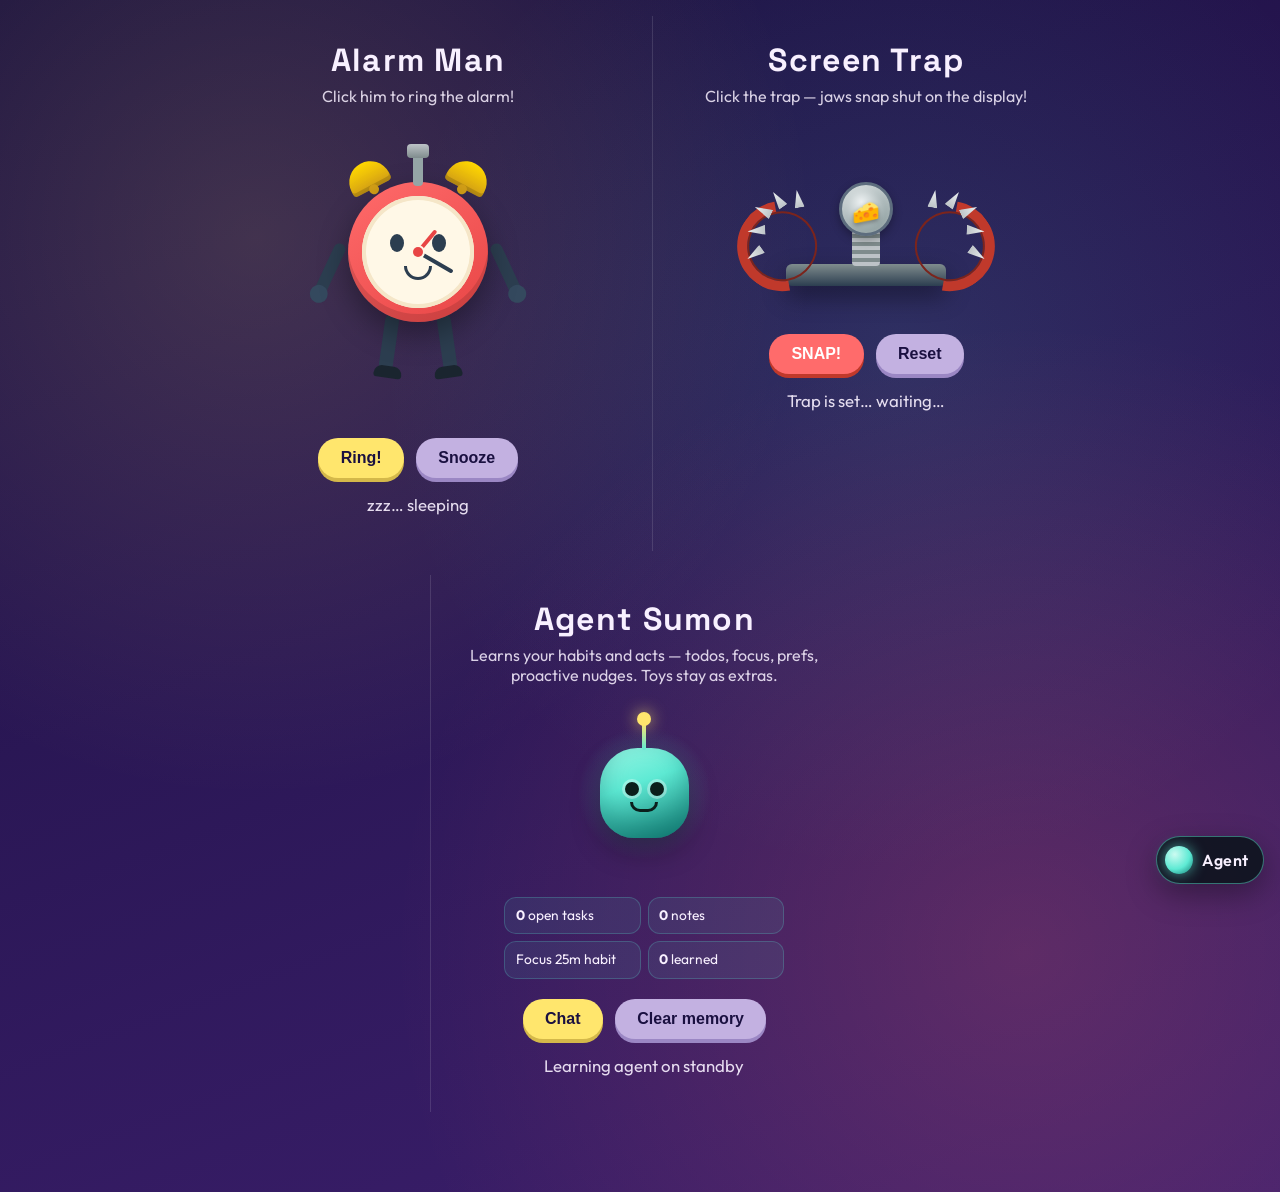
==== commit 84afef4d: "Expose Act/Profile chips and document learn-and-act flow Co-authored-by: samabedin86 <samabedin86@us" ====
--- a/index.html
+++ b/index.html
@@ -108,7 +108,7 @@
     <section class="stage agent-stage">
       <header class="header">
         <h1>Agent Sumon</h1>
-        <p>Creative persistent assistant — todos, notes, focus, reminders, decisions. Play toys stay as extras.</p>
+        <p>Learns your habits and acts — todos, focus, prefs, proactive nudges. Toys stay as extras.</p>
       </header>
 
       <button id="agentFigure" class="agent-figure" type="button" aria-label="Open Agent Sumon">
@@ -143,7 +143,7 @@
   <aside id="agentPanel" class="agent-panel" aria-hidden="true" aria-label="Agent Sumon chat">
     <header class="agent-panel-header">
       <div>
-        <p class="agent-panel-kicker">Creative assistant</p>
+        <p class="agent-panel-kicker">Learns & acts</p>
         <h2>Agent Sumon</h2>
       </div>
       <button id="agentClose" class="agent-close" type="button" aria-label="Close chat">×</button>
@@ -151,16 +151,16 @@
     <div id="agentMessages" class="agent-messages" role="log" aria-live="polite"></div>
     <div class="agent-chips" role="group" aria-label="Quick actions">
       <button type="button" class="agent-chip" data-prompt="brief">Brief</button>
+      <button type="button" class="agent-chip" data-prompt="act">Act</button>
+      <button type="button" class="agent-chip" data-prompt="profile">Profile</button>
+      <button type="button" class="agent-chip" id="focusChip" data-prompt="focus 25">Focus 25</button>
       <button type="button" class="agent-chip" data-prompt="todos">Todos</button>
-      <button type="button" class="agent-chip" data-prompt="focus 25">Focus</button>
       <button type="button" class="agent-chip" data-prompt="idea">Idea</button>
-      <button type="button" class="agent-chip" data-prompt="coin">Coin</button>
-      <button type="button" class="agent-chip" data-prompt="breathe">Breathe</button>
       <button type="button" class="agent-chip" data-prompt="help">Help</button>
     </div>
     <form id="agentForm" class="agent-form">
       <label class="visually-hidden" for="agentInput">Message Agent Sumon</label>
-      <input id="agentInput" type="text" autocomplete="off" placeholder="todo buy milk · remind stretch in 5m" maxlength="280" />
+      <input id="agentInput" type="text" autocomplete="off" placeholder="prefer focus 15 · learn I work nights · act" maxlength="280" />
       <button type="submit" class="btn">Send</button>
     </form>
   </aside>
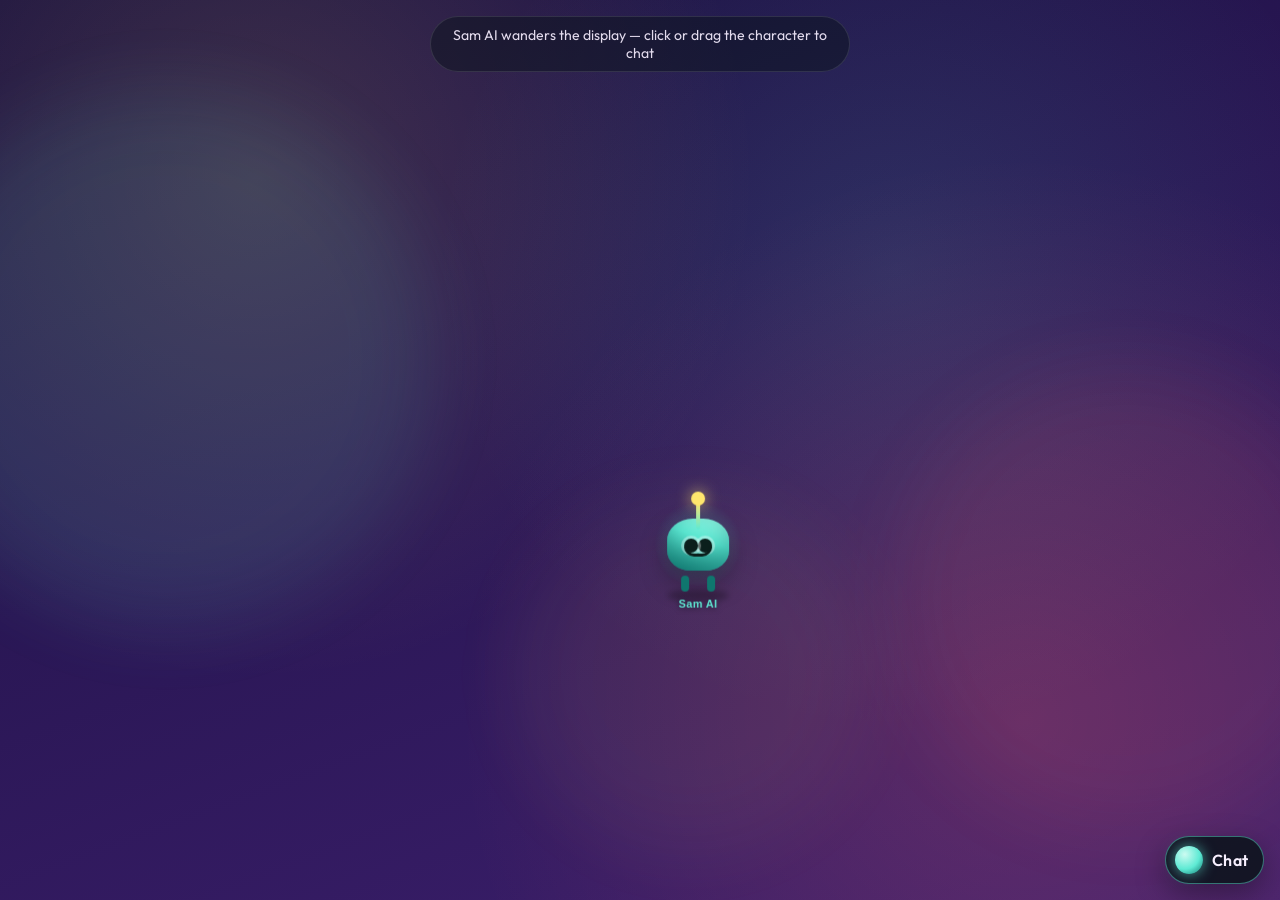
==== commit 0698caa2: "Replace full page with roaming Sam AI character Sam AI wanders the display; click or drag to chat. K" ====
--- a/index.html
+++ b/index.html
@@ -3,14 +3,52 @@
 <head>
   <meta charset="UTF-8" />
   <meta name="viewport" content="width=device-width, initial-scale=1.0" />
-  <title>Sumon — Creative Persistent Agent</title>
+  <title>Sam AI — Roaming Companion</title>
   <link rel="preconnect" href="https://fonts.googleapis.com" />
   <link rel="preconnect" href="https://fonts.gstatic.com" crossorigin />
   <link href="https://fonts.googleapis.com/css2?family=Outfit:wght@400;600;800&family=Space+Grotesk:wght@500;700&display=swap" rel="stylesheet" />
   <link rel="stylesheet" href="styles.css" />
 </head>
-<body>
-  <!-- Full-screen trap jaws overlay -->
+<body class="roam-world">
+  <!-- Atmosphere only — no full-page stages -->
+  <div class="sky" aria-hidden="true">
+    <span class="drift drift-a"></span>
+    <span class="drift drift-b"></span>
+    <span class="drift drift-c"></span>
+  </div>
+
+  <p class="roam-hint" id="roamHint">Sam AI wanders the display — click or drag the character to chat</p>
+
+  <!-- Hidden toys kept for agent commands (ring / snap) -->
+  <div class="offstage" aria-hidden="true">
+    <button id="alarmMan" class="alarm-man" type="button" tabindex="-1">
+      <span class="bell bell-left"></span><span class="bell bell-right"></span>
+      <span class="hammer"></span>
+      <span class="clock-body"><span class="face">
+        <span class="eye eye-left"></span><span class="eye eye-right"></span>
+        <span class="mouth"></span><span class="hand hour"></span><span class="hand minute"></span>
+        <span class="center-dot"></span>
+      </span></span>
+      <span class="arm arm-left"><span class="hand-shape"></span></span>
+      <span class="arm arm-right"><span class="hand-shape"></span></span>
+      <span class="leg leg-left"><span class="foot"></span></span>
+      <span class="leg leg-right"><span class="foot"></span></span>
+    </button>
+    <button id="ringBtn" type="button"></button>
+    <button id="snoozeBtn" type="button"></button>
+    <p id="status"></p>
+
+    <button id="bearTrap" class="bear-trap set" type="button" tabindex="-1">
+      <span class="bt-base"></span><span class="bt-spring"></span><span class="bt-plate"></span>
+      <span class="bt-jaw bt-jaw-left"><span class="bt-tooth"></span><span class="bt-tooth"></span><span class="bt-tooth"></span><span class="bt-tooth"></span><span class="bt-tooth"></span></span>
+      <span class="bt-jaw bt-jaw-right"><span class="bt-tooth"></span><span class="bt-tooth"></span><span class="bt-tooth"></span><span class="bt-tooth"></span><span class="bt-tooth"></span></span>
+      <span class="bt-bait">🧀</span>
+    </button>
+    <button id="snapBtn" type="button"></button>
+    <button id="resetTrapBtn" type="button"></button>
+    <p id="trapStatus"></p>
+  </div>
+
   <div id="screenTrap" class="screen-trap" aria-hidden="true">
     <div class="trap-jaw trap-jaw-top">
       <span class="tooth"></span><span class="tooth"></span><span class="tooth"></span>
@@ -28,123 +66,43 @@
     <p class="trap-gotcha">GOTCHA!</p>
   </div>
 
-  <main class="page">
-    <section class="stage">
-      <header class="header">
-        <h1>Alarm Man</h1>
-        <p>Click him to ring the alarm!</p>
-      </header>
+  <!-- Roaming Sam AI character -->
+  <button id="samRoamer" class="sam-roamer" type="button" aria-label="Sam AI — click to chat, drag to move">
+    <span class="sam-shadow" aria-hidden="true"></span>
+    <span class="sam-body" aria-hidden="true">
+      <span class="agent-aura"></span>
+      <span class="agent-core">
+        <span class="agent-eye agent-eye-left"></span>
+        <span class="agent-eye agent-eye-right"></span>
+        <span class="agent-mouth"></span>
+      </span>
+      <span class="agent-antenna"></span>
+      <span class="sam-leg sam-leg-l"></span>
+      <span class="sam-leg sam-leg-r"></span>
+    </span>
+    <span class="sam-name">Sam AI</span>
+    <span id="samBubble" class="sam-bubble" hidden></span>
+  </button>
 
-      <button id="alarmMan" class="alarm-man" type="button" aria-label="Ring Alarm Man">
-        <span class="bell bell-left" aria-hidden="true"></span>
-        <span class="bell bell-right" aria-hidden="true"></span>
-        <span class="hammer" aria-hidden="true"></span>
-
-        <span class="clock-body" aria-hidden="true">
-          <span class="face">
-            <span class="eye eye-left"></span>
-            <span class="eye eye-right"></span>
-            <span class="mouth"></span>
-            <span class="hand hour"></span>
-            <span class="hand minute"></span>
-            <span class="center-dot"></span>
-          </span>
-        </span>
-
-        <span class="arm arm-left" aria-hidden="true">
-          <span class="hand-shape"></span>
-        </span>
-        <span class="arm arm-right" aria-hidden="true">
-          <span class="hand-shape"></span>
-        </span>
-
-        <span class="leg leg-left" aria-hidden="true">
-          <span class="foot"></span>
-        </span>
-        <span class="leg leg-right" aria-hidden="true">
-          <span class="foot"></span>
-        </span>
-      </button>
-
-      <div class="controls">
-        <button id="ringBtn" class="btn" type="button">Ring!</button>
-        <button id="snoozeBtn" class="btn btn-secondary" type="button">Snooze</button>
-      </div>
-
-      <p id="status" class="status" aria-live="polite">zzz… sleeping</p>
-    </section>
-
-    <section class="stage trap-stage">
-      <header class="header">
-        <h1>Screen Trap</h1>
-        <p>Click the trap — jaws snap shut on the display!</p>
-      </header>
-
-      <button id="bearTrap" class="bear-trap" type="button" aria-label="Spring the trap">
-        <span class="bt-base" aria-hidden="true"></span>
-        <span class="bt-spring" aria-hidden="true"></span>
-        <span class="bt-plate" aria-hidden="true"></span>
-        <span class="bt-jaw bt-jaw-left" aria-hidden="true">
-          <span class="bt-tooth"></span><span class="bt-tooth"></span>
-          <span class="bt-tooth"></span><span class="bt-tooth"></span>
-          <span class="bt-tooth"></span>
-        </span>
-        <span class="bt-jaw bt-jaw-right" aria-hidden="true">
-          <span class="bt-tooth"></span><span class="bt-tooth"></span>
-          <span class="bt-tooth"></span><span class="bt-tooth"></span>
-          <span class="bt-tooth"></span>
-        </span>
-        <span class="bt-bait" aria-hidden="true">🧀</span>
-      </button>
-
-      <div class="controls">
-        <button id="snapBtn" class="btn btn-danger" type="button">SNAP!</button>
-        <button id="resetTrapBtn" class="btn btn-secondary" type="button">Reset</button>
-      </div>
-
-      <p id="trapStatus" class="status" aria-live="polite">Trap is set… waiting…</p>
-    </section>
-
-    <section class="stage agent-stage">
-      <header class="header">
-        <h1>Agent Sumon</h1>
-        <p>Learns your habits and acts — todos, focus, prefs, proactive nudges. Toys stay as extras.</p>
-      </header>
-
-      <button id="agentFigure" class="agent-figure" type="button" aria-label="Open Agent Sumon">
-        <span class="agent-aura" aria-hidden="true"></span>
-        <span class="agent-core" aria-hidden="true">
-          <span class="agent-eye agent-eye-left"></span>
-          <span class="agent-eye agent-eye-right"></span>
-          <span class="agent-mouth"></span>
-        </span>
-        <span class="agent-antenna" aria-hidden="true"></span>
-      </button>
-
-      <ul id="missionBoard" class="mission-board" aria-live="polite"></ul>
-
-      <div class="controls">
-        <button id="openAgentBtn" class="btn" type="button">Chat</button>
-        <button id="clearAgentMemoryBtn" class="btn btn-secondary" type="button">Clear memory</button>
-      </div>
-
-      <p id="agentStatus" class="status" aria-live="polite">Multi-task agent on standby</p>
-    </section>
-  </main>
+  <!-- Keep ids agent code expects -->
+  <button id="agentFigure" class="visually-hidden" type="button" tabindex="-1" aria-hidden="true"></button>
+  <ul id="missionBoard" class="visually-hidden" aria-hidden="true"></ul>
+  <button id="openAgentBtn" class="visually-hidden" type="button" tabindex="-1" aria-hidden="true"></button>
+  <button id="clearAgentMemoryBtn" class="visually-hidden" type="button" tabindex="-1" aria-hidden="true"></button>
+  <p id="agentStatus" class="visually-hidden" aria-live="polite"></p>
 
   <div id="focusHud" class="focus-hud" aria-live="polite"></div>
 
-  <!-- Persistent floating chat (always available) -->
-  <button id="agentLauncher" class="agent-launcher" type="button" aria-label="Open persistent assistant" aria-expanded="false" aria-controls="agentPanel">
+  <button id="agentLauncher" class="agent-launcher" type="button" aria-label="Open Sam AI chat" aria-expanded="false" aria-controls="agentPanel">
     <span class="launcher-orb" aria-hidden="true"></span>
-    <span class="launcher-label">Agent</span>
+    <span class="launcher-label">Chat</span>
   </button>
 
-  <aside id="agentPanel" class="agent-panel" aria-hidden="true" aria-label="Agent Sumon chat">
+  <aside id="agentPanel" class="agent-panel" aria-hidden="true" aria-label="Sam AI chat">
     <header class="agent-panel-header">
       <div>
-        <p class="agent-panel-kicker">Learns & acts</p>
-        <h2>Agent Sumon</h2>
+        <p class="agent-panel-kicker">Roaming companion</p>
+        <h2>Sam AI</h2>
       </div>
       <button id="agentClose" class="agent-close" type="button" aria-label="Close chat">×</button>
     </header>
@@ -154,18 +112,19 @@
       <button type="button" class="agent-chip" data-prompt="act">Act</button>
       <button type="button" class="agent-chip" data-prompt="profile">Profile</button>
       <button type="button" class="agent-chip" id="focusChip" data-prompt="focus 25">Focus 25</button>
-      <button type="button" class="agent-chip" data-prompt="todos">Todos</button>
-      <button type="button" class="agent-chip" data-prompt="idea">Idea</button>
+      <button type="button" class="agent-chip" data-prompt="talk on">Talk</button>
       <button type="button" class="agent-chip" data-prompt="help">Help</button>
     </div>
     <form id="agentForm" class="agent-form">
-      <label class="visually-hidden" for="agentInput">Message Agent Sumon</label>
-      <input id="agentInput" type="text" autocomplete="off" placeholder="prefer focus 15 · learn I work nights · act" maxlength="280" />
+      <button id="agentMic" class="agent-mic" type="button" aria-label="Speak to Sam AI" aria-pressed="false" title="Click to talk">Mic</button>
+      <label class="visually-hidden" for="agentInput">Message Sam AI</label>
+      <input id="agentInput" type="text" autocomplete="off" placeholder="Chat freely · or prefer / act / learn" maxlength="280" />
       <button type="submit" class="btn">Send</button>
     </form>
   </aside>
 
   <script src="script.js"></script>
   <script src="agent.js"></script>
+  <script src="wander.js"></script>
 </body>
 </html>
--- a/styles.css
+++ b/styles.css
@@ -31,8 +31,266 @@
     radial-gradient(circle at 80% 80%, rgba(255, 107, 107, 0.2), transparent 45%),
     radial-gradient(circle at 70% 30%, rgba(94, 234, 212, 0.12), transparent 42%),
     linear-gradient(160deg, var(--bg-top), var(--bg-bottom));
-  overflow-x: hidden;
-}
+  overflow: hidden;
+}
+
+body.roam-world {
+  display: block;
+  place-items: unset;
+}
+
+.offstage {
+  position: fixed;
+  left: -9999px;
+  top: 0;
+  width: 1px;
+  height: 1px;
+  overflow: hidden;
+  pointer-events: none;
+}
+
+.sky {
+  position: fixed;
+  inset: 0;
+  pointer-events: none;
+  z-index: 0;
+  overflow: hidden;
+}
+
+.drift {
+  position: absolute;
+  border-radius: 50%;
+  filter: blur(40px);
+  opacity: 0.45;
+  animation: drift-float 18s ease-in-out infinite;
+}
+
+.drift-a {
+  width: 42vw;
+  height: 42vw;
+  left: -8%;
+  top: 10%;
+  background: rgba(94, 234, 212, 0.22);
+}
+
+.drift-b {
+  width: 36vw;
+  height: 36vw;
+  right: -6%;
+  bottom: 8%;
+  background: rgba(255, 107, 107, 0.18);
+  animation-delay: -6s;
+}
+
+.drift-c {
+  width: 28vw;
+  height: 28vw;
+  left: 40%;
+  top: 55%;
+  background: rgba(255, 230, 109, 0.12);
+  animation-delay: -11s;
+}
+
+@keyframes drift-float {
+  0%, 100% { transform: translate(0, 0) scale(1); }
+  50% { transform: translate(3%, -4%) scale(1.08); }
+}
+
+.roam-hint {
+  position: fixed;
+  top: max(1rem, env(safe-area-inset-top));
+  left: 50%;
+  transform: translateX(-50%);
+  z-index: 5;
+  margin: 0;
+  padding: 0.55rem 1rem;
+  border-radius: 999px;
+  background: rgba(12, 20, 28, 0.55);
+  border: 1px solid rgba(255, 255, 255, 0.12);
+  font-size: 0.88rem;
+  opacity: 0.9;
+  pointer-events: none;
+  transition: opacity 0.8s ease;
+  text-align: center;
+  max-width: min(92vw, 420px);
+}
+
+.roam-hint.fade {
+  opacity: 0;
+}
+
+/* ===== Roaming Sam AI ===== */
+.sam-roamer {
+  position: fixed;
+  left: 0;
+  top: 0;
+  z-index: 30;
+  width: 112px;
+  height: 112px;
+  border: none;
+  background: transparent;
+  cursor: grab;
+  padding: 0;
+  touch-action: none;
+  will-change: transform;
+}
+
+.sam-roamer:active,
+.sam-roamer.dragging {
+  cursor: grabbing;
+}
+
+.sam-roamer.dragging .sam-body {
+  transform: scale(1.08);
+}
+
+.sam-body {
+  position: absolute;
+  inset: 8px 8px 22px;
+  transition: transform 0.15s ease;
+}
+
+.sam-roamer .agent-aura {
+  inset: 0;
+}
+
+.sam-roamer .agent-core {
+  inset: 18%;
+}
+
+.sam-roamer .agent-antenna {
+  top: -2%;
+}
+
+.sam-shadow {
+  position: absolute;
+  left: 22%;
+  right: 22%;
+  bottom: 6px;
+  height: 12px;
+  border-radius: 50%;
+  background: rgba(0, 0, 0, 0.28);
+  filter: blur(3px);
+  transition: transform 0.2s ease, opacity 0.2s ease;
+}
+
+.sam-roamer.moving .sam-shadow {
+  animation: shadow-bob 0.35s ease-in-out infinite alternate;
+}
+
+.sam-roamer.moving .sam-body {
+  animation: body-bob 0.35s ease-in-out infinite alternate;
+}
+
+.sam-leg {
+  position: absolute;
+  bottom: -6px;
+  width: 8px;
+  height: 16px;
+  background: var(--agent-deep);
+  border-radius: 4px;
+}
+
+.sam-leg-l { left: 32%; }
+.sam-leg-r { right: 32%; }
+
+.sam-roamer.moving .sam-leg-l {
+  animation: leg-l 0.28s ease-in-out infinite alternate;
+}
+
+.sam-roamer.moving .sam-leg-r {
+  animation: leg-r 0.28s ease-in-out infinite alternate;
+}
+
+.sam-roamer.face-left .sam-body {
+  transform: scaleX(-1);
+}
+
+.sam-roamer.face-left.moving .sam-body {
+  animation: body-bob-flip 0.35s ease-in-out infinite alternate;
+}
+
+.sam-name {
+  position: absolute;
+  left: 50%;
+  bottom: -2px;
+  transform: translateX(-50%);
+  font-size: 0.68rem;
+  font-weight: 700;
+  letter-spacing: 0.04em;
+  color: var(--agent);
+  text-shadow: 0 1px 6px rgba(0, 0, 0, 0.55);
+  white-space: nowrap;
+  pointer-events: none;
+}
+
+.sam-bubble {
+  position: absolute;
+  left: 50%;
+  bottom: calc(100% + 6px);
+  transform: translateX(-50%);
+  min-width: 72px;
+  max-width: 160px;
+  padding: 0.4rem 0.65rem;
+  border-radius: 12px;
+  background: rgba(18, 12, 36, 0.92);
+  border: 1px solid rgba(94, 234, 212, 0.4);
+  color: var(--text);
+  font-size: 0.75rem;
+  font-weight: 600;
+  line-height: 1.25;
+  white-space: nowrap;
+  pointer-events: none;
+  animation: bubble-in 0.25s ease;
+}
+
+.sam-bubble::after {
+  content: "";
+  position: absolute;
+  left: 50%;
+  bottom: -6px;
+  width: 10px;
+  height: 10px;
+  margin-left: -5px;
+  background: rgba(18, 12, 36, 0.92);
+  border-right: 1px solid rgba(94, 234, 212, 0.4);
+  border-bottom: 1px solid rgba(94, 234, 212, 0.4);
+  transform: rotate(45deg);
+}
+
+.sam-roamer.listening .agent-aura {
+  animation-duration: 1.2s;
+}
+
+.sam-roamer.thinking .agent-core {
+  animation: agent-think 0.55s ease-in-out infinite alternate;
+}
+
+@keyframes body-bob {
+  from { transform: translateY(0); }
+  to { transform: translateY(-5px); }
+}
+
+@keyframes body-bob-flip {
+  from { transform: scaleX(-1) translateY(0); }
+  to { transform: scaleX(-1) translateY(-5px); }
+}
+
+@keyframes shadow-bob {
+  from { transform: scaleX(1); opacity: 0.35; }
+  to { transform: scaleX(0.85); opacity: 0.22; }
+}
+
+@keyframes leg-l {
+  from { transform: rotate(-18deg); }
+  to { transform: rotate(16deg); }
+}
+
+@keyframes leg-r {
+  from { transform: rotate(16deg); }
+  to { transform: rotate(-18deg); }
+}
+
 
 .header h1,
 .agent-panel-header h2 {
@@ -1129,6 +1387,31 @@
   border-top: 1px solid rgba(255, 255, 255, 0.08);
 }
 
+.agent-mic {
+  flex-shrink: 0;
+  border: 1px solid rgba(94, 234, 212, 0.45);
+  background: rgba(94, 234, 212, 0.12);
+  color: var(--text);
+  font: inherit;
+  font-size: 0.82rem;
+  font-weight: 700;
+  padding: 0.55rem 0.7rem;
+  border-radius: 10px;
+  cursor: pointer;
+  letter-spacing: 0.04em;
+}
+
+.agent-mic.listening {
+  background: rgba(255, 107, 107, 0.25);
+  border-color: rgba(255, 107, 107, 0.7);
+  animation: mic-pulse 1s ease-in-out infinite;
+}
+
+@keyframes mic-pulse {
+  0%, 100% { transform: scale(1); }
+  50% { transform: scale(1.06); }
+}
+
 .agent-form input {
   flex: 1;
   min-width: 0;
